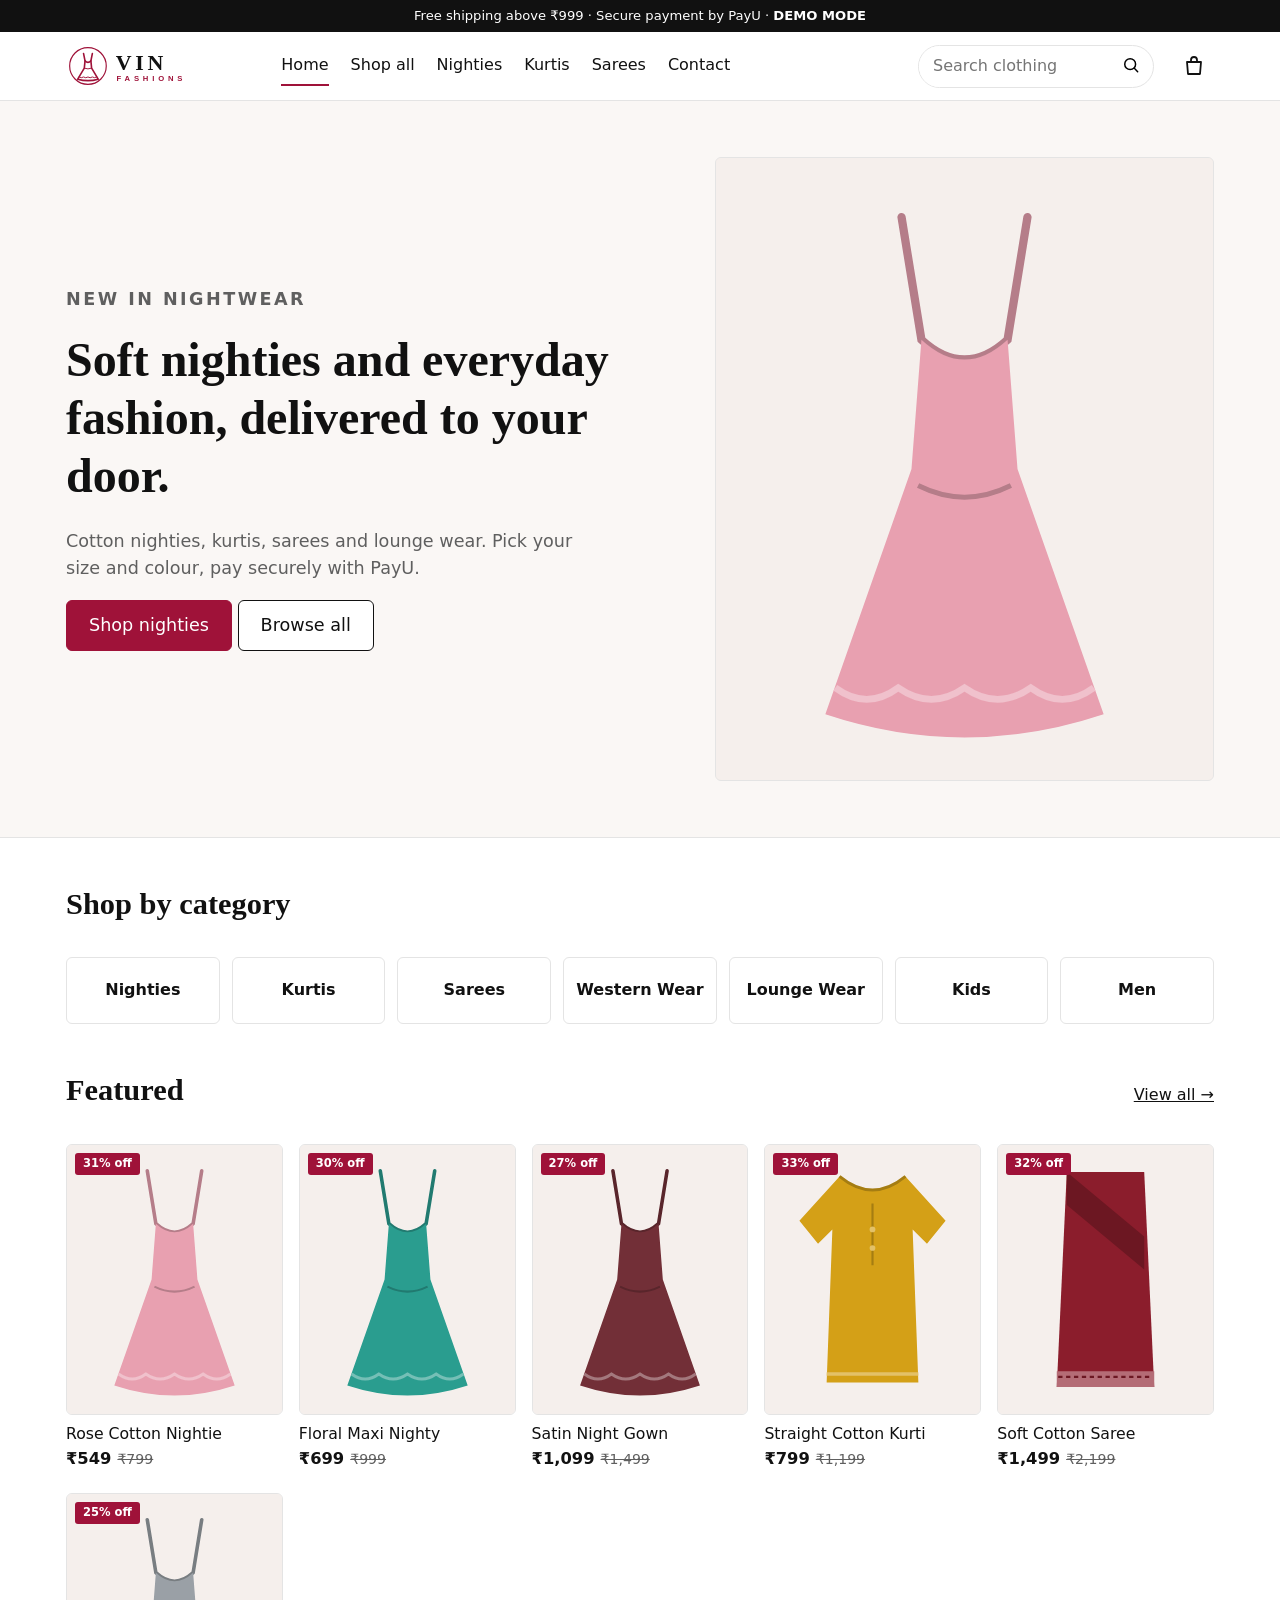
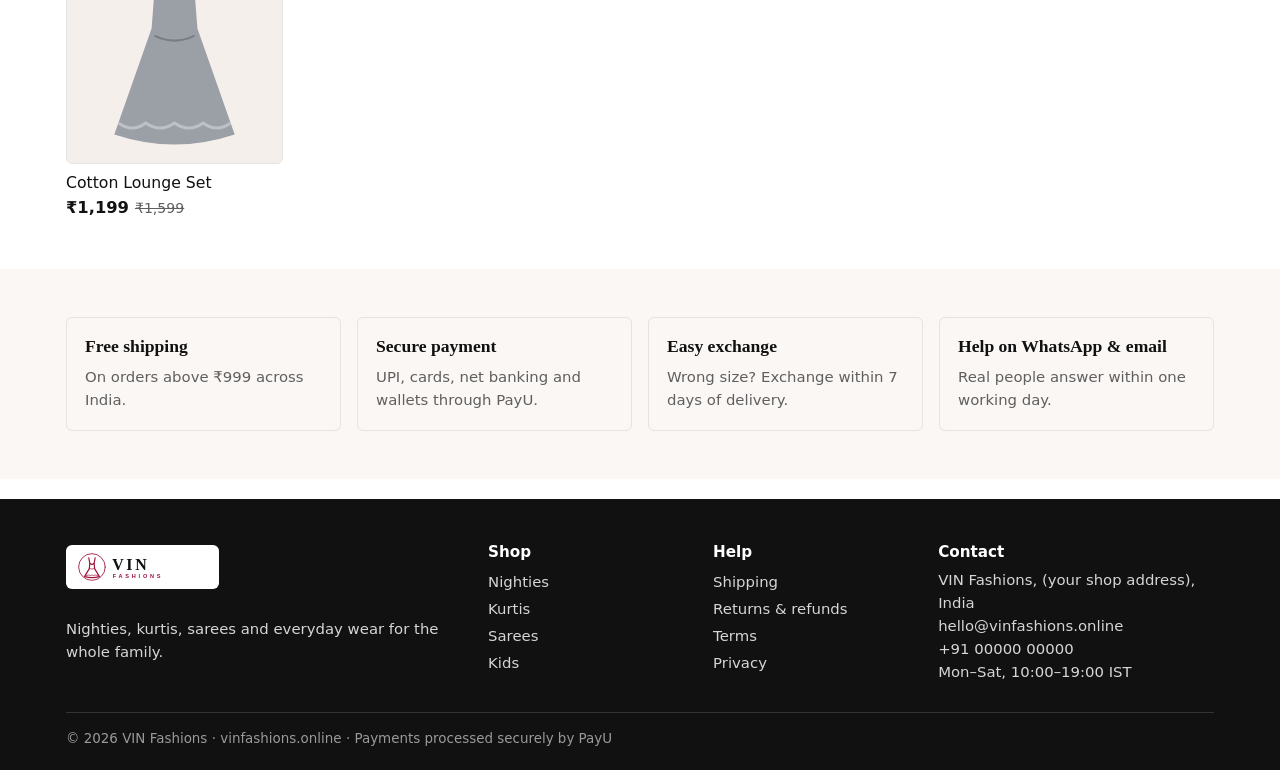
==== index.html @ adbee9e4 "VIN Fashions storefront, admin panel and PayU worker" ====
<!doctype html>
<html lang="en">
<head>
<meta charset="utf-8">
<meta name="viewport" content="width=device-width,initial-scale=1">
<title>VIN Fashions – Nighties, Kurtis, Sarees &amp; more</title>
<meta name="description" content="Shop nighties, kurtis, sarees, lounge wear and kids wear online at VIN Fashions. Secure payment with PayU.">
<link rel="icon" href="assets/logo.svg">
<link rel="stylesheet" href="css/style.css">
</head>
<body>
<div id="hdr"></div>
<main id="main">
  <section class="hero"><div class="wrap">
    <div>
      <p class="eyebrow">New in nightwear</p>
      <h1>Soft nighties and everyday fashion, delivered to your door.</h1>
      <p>Cotton nighties, kurtis, sarees and lounge wear. Pick your size and colour, pay securely with PayU.</p>
      <p><a class="btn accent" href="shop.html?cat=Nighties">Shop nighties</a> <a class="btn ghost" href="shop.html">Browse all</a></p>
    </div>
    <div class="art" id="heroArt" role="img" aria-label="Featured nighty"></div>
  </div></section>

  <section class="blk"><div class="wrap">
    <div class="sec-h"><h2>Shop by category</h2></div>
    <div class="cats" id="cats"></div>
  </div></section>

  <section class="blk" style="padding-top:0"><div class="wrap">
    <div class="sec-h"><h2>Featured</h2><a href="shop.html">View all →</a></div>
    <div class="grid" id="featured" aria-live="polite"><p class="muted">Loading…</p></div>
  </div></section>

  <section class="blk" style="background:var(--soft)"><div class="wrap">
    <div class="perks">
      <div class="perk"><h3>Free shipping</h3><p>On orders above ₹999 across India.</p></div>
      <div class="perk"><h3>Secure payment</h3><p>UPI, cards, net banking and wallets through PayU.</p></div>
      <div class="perk"><h3>Easy exchange</h3><p>Wrong size? Exchange within 7 days of delivery.</p></div>
      <div class="perk"><h3>Help on WhatsApp &amp; email</h3><p>Real people answer within one working day.</p></div>
    </div>
  </div></section>
</main>
<div id="ftr"></div>
<script src="js/config.js"></script><script src="js/seed.js"></script><script src="js/app.js"></script>
<script>
(async function(){
  const {$,esc,CFG,API,card,art,chrome}=VIN;
  chrome("home");
  $("#cats").innerHTML=CFG.CATEGORIES.map(c=>`<a class="cat" href="shop.html?cat=${encodeURIComponent(c)}">${esc(c)}</a>`).join("");
  $("#heroArt").innerHTML=`<img src="${art("Nighties","#e8a0b0")}" alt="" width="400" height="500" style="width:100%;height:100%;object-fit:cover">`;
  try{
    const all=await API.products();
    const f=all.filter(p=>p.featured).slice(0,8);
    $("#featured").innerHTML=(f.length?f:all.slice(0,8)).map(card).join("")||'<p class="muted">Products coming soon.</p>';
  }catch(e){ $("#featured").innerHTML='<p class="msg err">Could not load products. Please refresh.</p>'; }
})();
</script>
</body>
</html>
---- css/style.css ----
:root{--ink:#111;--muted:#5f5f5f;--line:#e4e4e4;--bg:#fff;--soft:#faf7f5;--accent:#9f1239;--accent-d:#7f0e2d;--ok:#166534;--err:#b91c1c;--r:6px;--w:1180px}
*{box-sizing:border-box}
html{scroll-behavior:smooth}
body{margin:0;font:16px/1.55 system-ui,-apple-system,"Segoe UI",Roboto,Arial,sans-serif;color:var(--ink);background:var(--bg);-webkit-font-smoothing:antialiased}
img{max-width:100%;display:block}
a{color:inherit}
h1,h2,h3{font-family:Georgia,"Times New Roman",serif;line-height:1.2;margin:0 0 .5em}
h1{font-size:clamp(1.9rem,4vw,3rem)}h2{font-size:clamp(1.4rem,2.5vw,1.9rem)}h3{font-size:1.1rem}
.wrap{max-width:var(--w);margin:0 auto;padding:0 16px}
.sr{position:absolute;left:-9999px}.skip:focus{left:8px;top:8px;background:#fff;padding:8px 12px;z-index:99}
:focus-visible{outline:3px solid var(--accent);outline-offset:2px}
.btn{display:inline-block;border:1px solid var(--ink);background:var(--ink);color:#fff;padding:11px 22px;border-radius:var(--r);font:600 .95rem inherit;font-family:inherit;cursor:pointer;text-decoration:none;text-align:center}
.btn:hover{background:#000}.btn.accent{background:var(--accent);border-color:var(--accent)}.btn.accent:hover{background:var(--accent-d)}
.btn.ghost{background:#fff;color:var(--ink)}.btn.ghost:hover{background:var(--soft)}
.btn.sm{padding:6px 12px;font-size:.85rem}.btn.danger{background:#fff;color:var(--err);border-color:var(--err)}
.btn:disabled{opacity:.5;cursor:not-allowed}
/* header */
.topbar{background:var(--ink);color:#fff;font-size:.82rem;text-align:center;padding:6px 12px}
header.site{position:sticky;top:0;z-index:30;background:#fff;border-bottom:1px solid var(--line)}
.bar{display:flex;align-items:center;gap:20px;min-height:68px}
.bar .logo img{height:44px;width:auto}
nav.main{display:flex;gap:22px;margin-left:12px;flex:1}
nav.main a{text-decoration:none;font-weight:500;padding:6px 0;border-bottom:2px solid transparent}
nav.main a:hover,nav.main a[aria-current]{border-color:var(--accent)}
.icons{display:flex;gap:6px;align-items:center}
.ibtn{position:relative;background:none;border:0;padding:8px;cursor:pointer;color:var(--ink);text-decoration:none;display:inline-flex}
.ibtn svg{width:24px;height:24px}
.badge{position:absolute;top:0;right:0;background:var(--accent);color:#fff;border-radius:99px;font-size:.7rem;min-width:18px;height:18px;line-height:18px;text-align:center;padding:0 4px}
#burger{display:none}
.search{display:flex;border:1px solid var(--line);border-radius:99px;overflow:hidden}
.search input{border:0;padding:8px 14px;width:190px;font:inherit;outline-offset:-2px}
.search button{border:0;background:none;padding:0 12px;cursor:pointer}
/* hero */
.hero{background:var(--soft);border-bottom:1px solid var(--line)}
.hero .wrap{display:grid;grid-template-columns:1.1fr .9fr;gap:40px;align-items:center;padding-top:56px;padding-bottom:56px}
.hero p{font-size:1.1rem;color:var(--muted);max-width:46ch}
.hero .art{border-radius:var(--r);overflow:hidden;border:1px solid var(--line);aspect-ratio:4/5;background:#f3ece8}
.eyebrow{color:var(--accent);font-weight:700;font-size:.8rem;letter-spacing:.14em;text-transform:uppercase}
section.blk{padding:48px 0}
.sec-h{display:flex;justify-content:space-between;align-items:baseline;margin-bottom:20px;gap:12px}
.cats{display:grid;grid-template-columns:repeat(auto-fill,minmax(150px,1fr));gap:12px}
.cat{border:1px solid var(--line);border-radius:var(--r);padding:20px 12px;text-align:center;text-decoration:none;font-weight:600;background:#fff}
.cat:hover{border-color:var(--accent);color:var(--accent)}
.perks{display:grid;grid-template-columns:repeat(auto-fit,minmax(220px,1fr));gap:16px}
.perk{border:1px solid var(--line);border-radius:var(--r);padding:18px}.perk p{margin:0;color:var(--muted);font-size:.93rem}
/* products */
.grid{display:grid;grid-template-columns:repeat(auto-fill,minmax(210px,1fr));gap:22px 16px}
.card{text-decoration:none;display:block}
.card .im{aspect-ratio:4/5;background:var(--soft);border-radius:var(--r);overflow:hidden;border:1px solid var(--line);position:relative}
.card .im img{width:100%;height:100%;object-fit:cover;transition:transform .35s}
.card:hover .im img{transform:scale(1.04)}
.tag{position:absolute;left:8px;top:8px;background:var(--accent);color:#fff;font-size:.72rem;font-weight:700;padding:2px 8px;border-radius:3px}
.tag.out{background:#444}
.card h3{font-family:inherit;font-weight:500;font-size:.98rem;margin:10px 0 2px}
.price b{font-size:1.02rem}.price s{color:var(--muted);font-size:.88rem;margin-left:6px}.price .off{color:var(--ok);font-size:.85rem;margin-left:6px;font-weight:600}
.muted{color:var(--muted)}
/* shop */
.shop{display:grid;grid-template-columns:250px 1fr;gap:32px;padding:28px 0 56px}
.filters{font-size:.95rem}
.filters fieldset{border:0;border-top:1px solid var(--line);margin:0;padding:14px 0}
.filters legend{font-weight:700;padding:0 8px 0 0;float:left;width:100%;margin-bottom:8px}
.filters legend+*{clear:both}.filters fieldset{min-width:0}
.filters label{display:flex;gap:8px;align-items:center;padding:3px 0;cursor:pointer}
.chips{display:flex;flex-wrap:wrap;gap:6px}
.chip{border:1px solid var(--line);border-radius:4px;padding:5px 11px;background:#fff;cursor:pointer;font:inherit;font-size:.88rem}
.chip[aria-pressed=true]{background:var(--ink);color:#fff;border-color:var(--ink)}
.sw{width:28px;height:28px;border-radius:50%;border:1px solid #bbb;cursor:pointer;padding:0}
.sw[aria-pressed=true]{outline:2px solid var(--ink);outline-offset:2px}
.tools{display:flex;justify-content:space-between;align-items:center;gap:12px;margin-bottom:18px;flex-wrap:wrap}
select,input,textarea{font:inherit;color:inherit}
select,.fld input,.fld textarea,.fld select{border:1px solid #b9b9b9;border-radius:var(--r);padding:9px 11px;background:#fff;width:100%}
.tools select{width:auto}
#fbtn{display:none}
.empty{padding:50px 0;text-align:center;color:var(--muted)}
/* product */
.pdp{display:grid;grid-template-columns:1fr 1fr;gap:40px;padding:32px 0 48px}
.pdp .im{aspect-ratio:4/5;border:1px solid var(--line);border-radius:var(--r);overflow:hidden;background:var(--soft)}
.pdp .im img{width:100%;height:100%;object-fit:cover}
.opt{margin:18px 0}.opt>b{display:block;margin-bottom:8px}
.qty{display:inline-flex;border:1px solid #b9b9b9;border-radius:var(--r)}
.qty button{width:36px;border:0;background:none;font-size:1.1rem;cursor:pointer}
.qty span{min-width:34px;text-align:center;line-height:38px}
.crumbs{font-size:.88rem;color:var(--muted);padding-top:18px}
/* cart */
.cartg{display:grid;grid-template-columns:1.4fr 1fr;gap:36px;padding:28px 0 56px;align-items:start}
.line{display:grid;grid-template-columns:84px 1fr auto;gap:14px;padding:14px 0;border-bottom:1px solid var(--line)}
.line img{width:84px;aspect-ratio:4/5;object-fit:cover;border-radius:4px;border:1px solid var(--line)}
.box{border:1px solid var(--line);border-radius:var(--r);padding:20px;background:#fff}
.sum div{display:flex;justify-content:space-between;padding:4px 0}.sum .tot{border-top:1px solid var(--line);margin-top:8px;padding-top:10px;font-weight:700;font-size:1.1rem}
.fld{margin-bottom:12px}.fld label{display:block;font-size:.88rem;font-weight:600;margin-bottom:4px}
.two{display:grid;grid-template-columns:1fr 1fr;gap:12px}
.msg{padding:10px 14px;border-radius:var(--r);margin:12px 0;font-size:.93rem}
.msg.err{background:#fef2f2;color:var(--err);border:1px solid #fecaca}.msg.ok{background:#f0fdf4;color:var(--ok);border:1px solid #bbf7d0}.msg.info{background:#fffbeb;color:#78350f;border:1px solid #fde68a}
.hp{position:absolute;left:-9999px}
/* footer */
footer.site{background:var(--ink);color:#d6d6d6;padding:44px 0 20px;margin-top:20px;font-size:.93rem}
footer.site .cols{display:grid;grid-template-columns:2fr 1fr 1fr 1.4fr;gap:28px}
footer.site h3{color:#fff;font-family:inherit;font-size:.95rem}
footer.site a{display:block;text-decoration:none;padding:2px 0}footer.site a:hover{color:#fff;text-decoration:underline}
footer.site .logo img{height:44px;background:#fff;padding:6px 10px;border-radius:var(--r);margin-bottom:12px}
footer.site .copy{border-top:1px solid #333;margin-top:28px;padding-top:16px;font-size:.84rem;color:#9a9a9a}
.prose{max-width:760px;padding:32px 0 56px}.prose h2{margin-top:1.6em}
/* admin */
.adm{padding:24px 0 60px}
.tabs{display:flex;gap:8px;border-bottom:1px solid var(--line);margin-bottom:20px}
.tabs button{border:0;background:none;padding:10px 16px;font:600 .95rem inherit;font-family:inherit;cursor:pointer;border-bottom:3px solid transparent}
.tabs button[aria-selected=true]{border-color:var(--accent);color:var(--accent)}
table{width:100%;border-collapse:collapse;font-size:.92rem}
th,td{text-align:left;padding:9px 8px;border-bottom:1px solid var(--line);vertical-align:middle}
th{background:var(--soft)}
td img{width:44px;height:55px;object-fit:cover;border-radius:3px}
.tw{overflow-x:auto}
.fgrid{display:grid;grid-template-columns:1fr 1fr;gap:0 16px}
.fgrid .full{grid-column:1/-1}
dialog{border:1px solid var(--line);border-radius:10px;padding:22px;width:min(720px,94vw);max-height:92vh;overflow:auto}
dialog::backdrop{background:rgba(0,0,0,.45)}
.pill{display:inline-block;padding:2px 9px;border-radius:99px;font-size:.78rem;font-weight:700;background:#eee}
.pill.paid,.pill.delivered{background:#dcfce7;color:var(--ok)}.pill.failed,.pill.cancelled{background:#fee2e2;color:var(--err)}.pill.pending{background:#fef3c7;color:#92400e}.pill.shipped{background:#dbeafe;color:#1e40af}
@media(max-width:860px){
 nav.main{display:none;position:absolute;left:0;right:0;top:100%;background:#fff;flex-direction:column;gap:0;margin:0;border-bottom:1px solid var(--line);padding:6px 16px}
 nav.main.open{display:flex}nav.main a{padding:12px 0;border-bottom:1px solid var(--line)}
 #burger{display:inline-flex}.bar{gap:6px}.bar .logo{flex:1}.bar .logo img{height:38px}.search{display:none}
 .hero .wrap,.pdp,.cartg{grid-template-columns:1fr}.hero .wrap{padding-top:32px;padding-bottom:32px}.hero .art{max-width:380px}
 .shop{grid-template-columns:1fr}.filters{display:none;border:1px solid var(--line);padding:6px 16px;border-radius:var(--r)}.filters.open{display:block}#fbtn{display:inline-block}
 footer.site .cols{grid-template-columns:1fr 1fr}.fgrid,.two{grid-template-columns:1fr}
}
@media(max-width:480px){.grid{grid-template-columns:repeat(2,1fr);gap:18px 10px}footer.site .cols{grid-template-columns:1fr}}
@media(prefers-reduced-motion:reduce){*{transition:none!important;scroll-behavior:auto!important}}
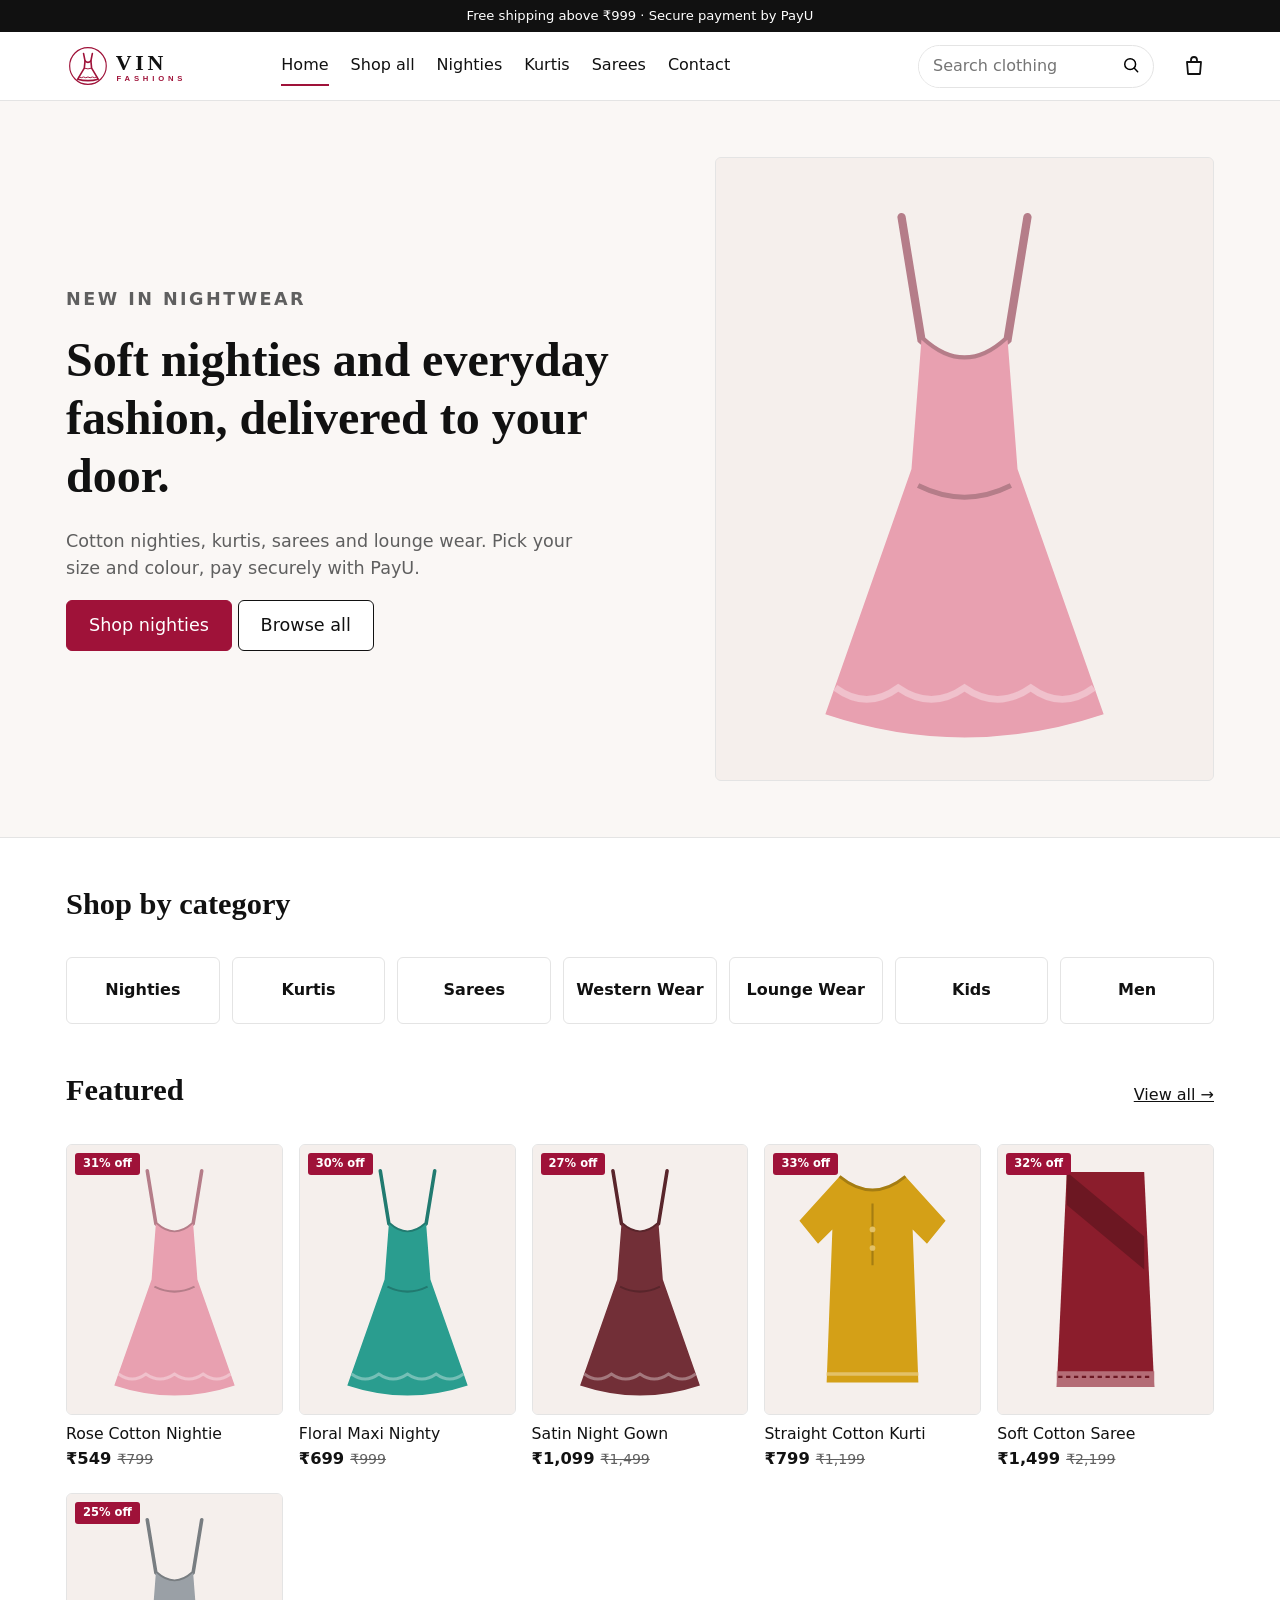
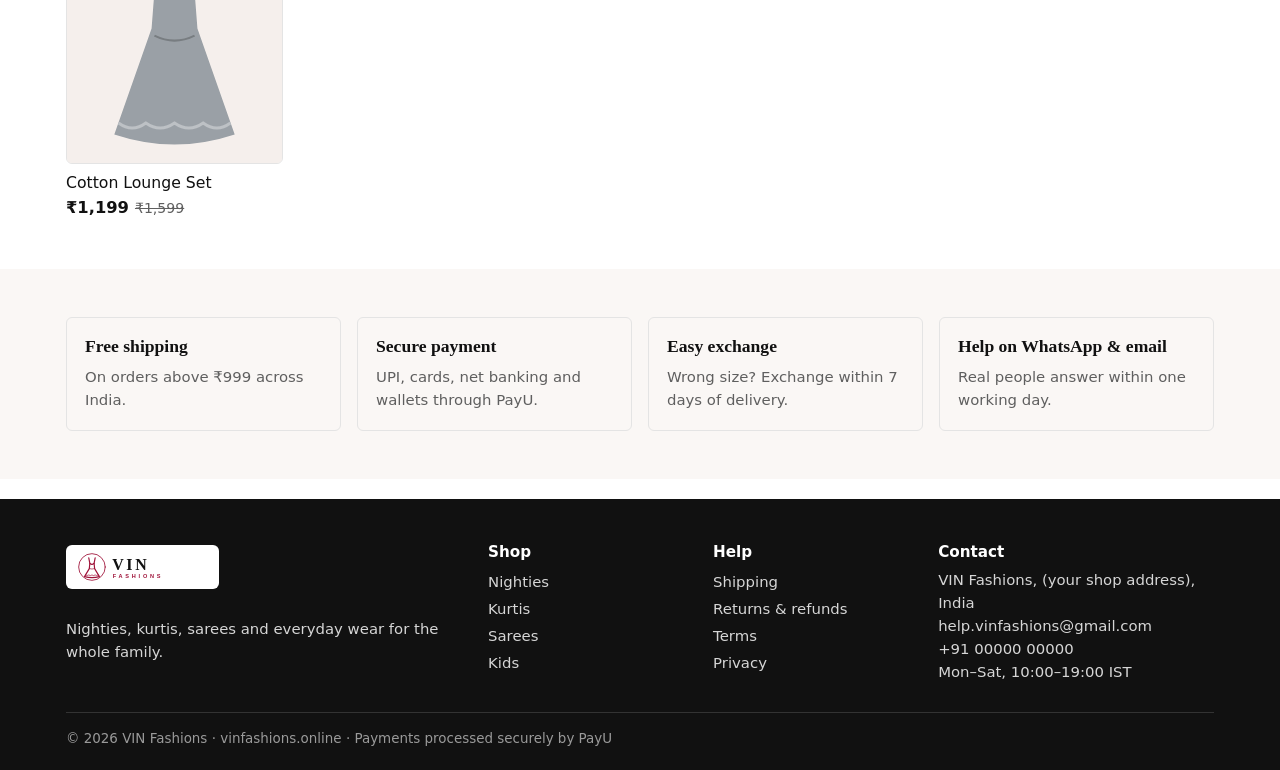
==== commit 2e1b230b: "GitHub-only hosting: products.json catalogue, GitHub-backed admin, Apps Script payments" ====
--- a/index.html
+++ b/index.html
@@ -41,7 +41,7 @@
   </div></section>
 </main>
 <div id="ftr"></div>
-<script src="js/config.js"></script><script src="js/seed.js"></script><script src="js/app.js"></script>
+<script src="js/config.js"></script><script src="js/app.js"></script>
 <script>
 (async function(){
   const {$,esc,CFG,API,card,art,chrome}=VIN;
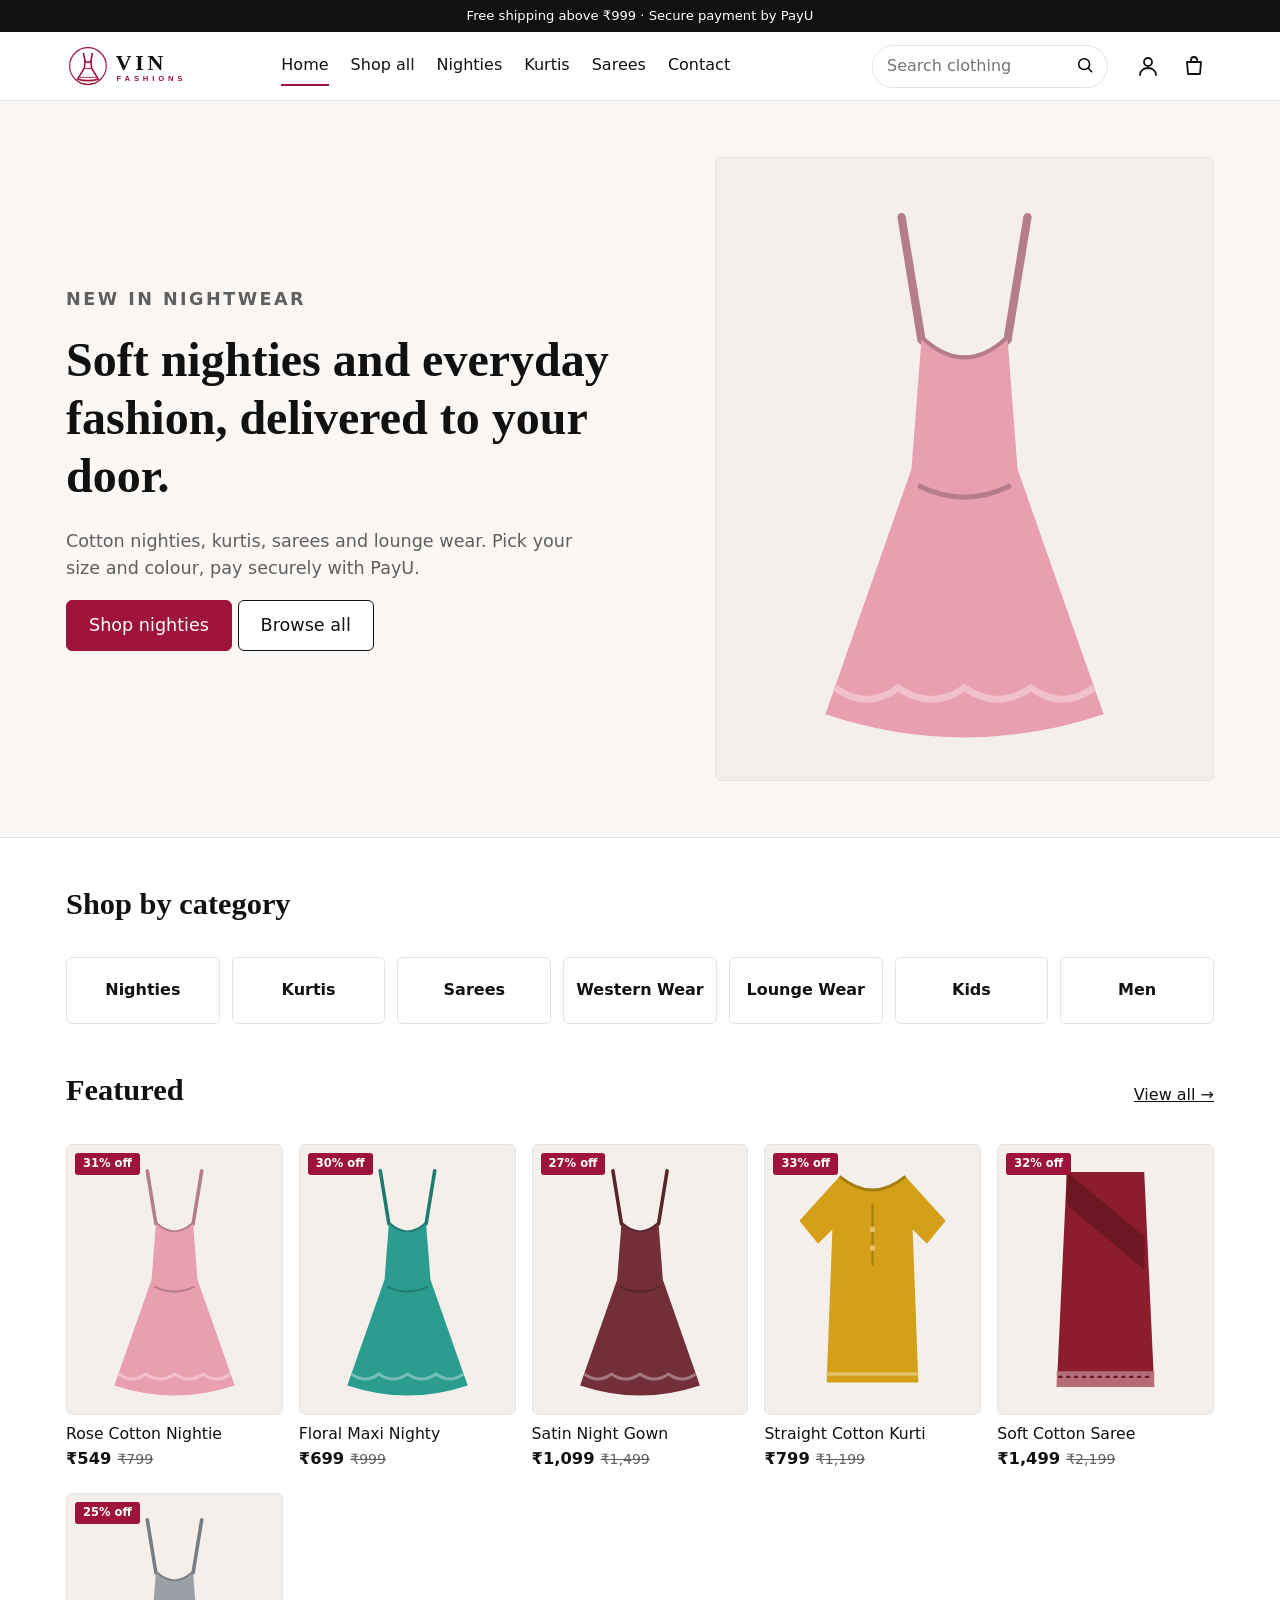
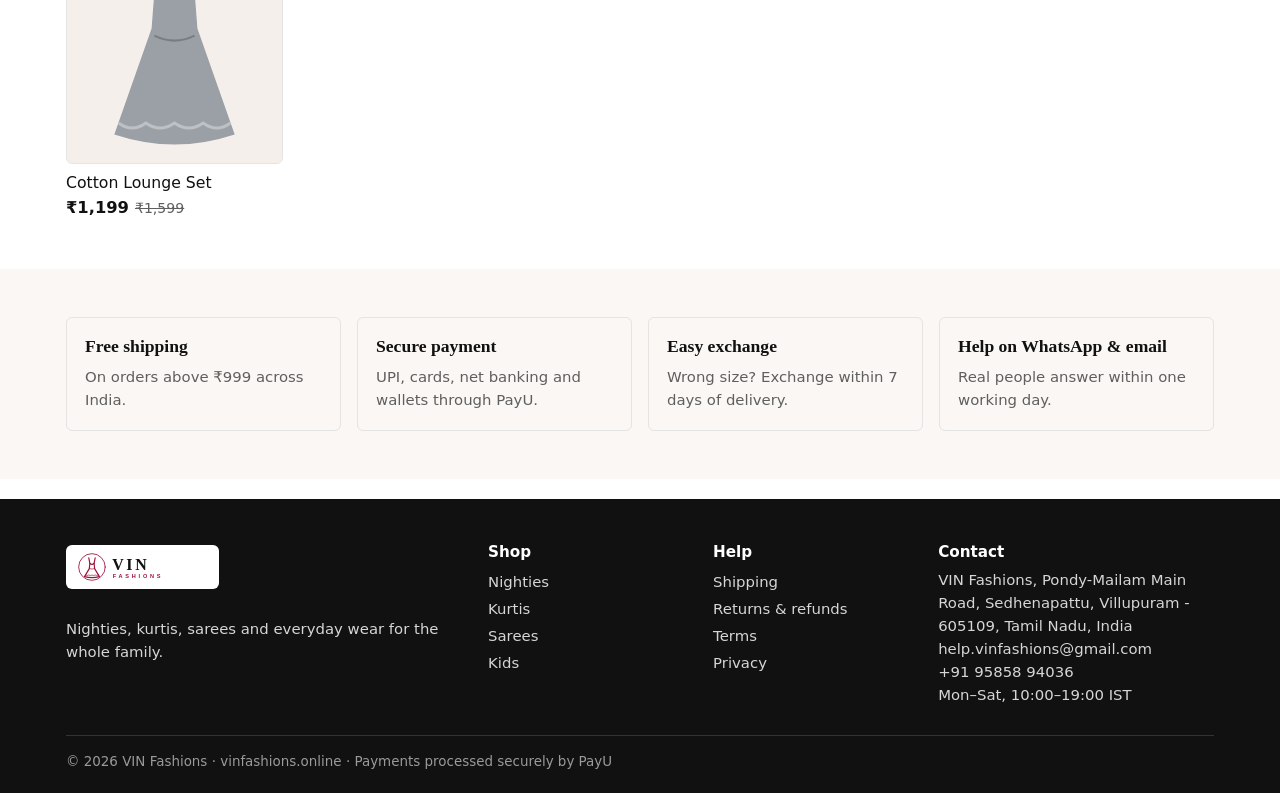
==== commit bef02485: "Security hardening: CSP, no inline scripts, sanitised images/colours, safer tokens, rate limits, for" ====
--- a/index.html
+++ b/index.html
@@ -2,6 +2,8 @@
 <html lang="en">
 <head>
 <meta charset="utf-8">
+<meta http-equiv="Content-Security-Policy" content="default-src 'none'; script-src 'self'; style-src 'self' 'unsafe-inline'; img-src 'self' data: blob:; font-src 'self'; connect-src 'self' https://script.google.com https://script.googleusercontent.com https://api.github.com; form-action 'self' https://*.payu.in https://*.payu.com https://*.payumoney.com; base-uri 'none'; object-src 'none'; manifest-src 'self'">
+<meta name="referrer" content="strict-origin-when-cross-origin">
 <meta name="viewport" content="width=device-width,initial-scale=1">
 <title>VIN Fashions – Nighties, Kurtis, Sarees &amp; more</title>
 <meta name="description" content="Shop nighties, kurtis, sarees, lounge wear and kids wear online at VIN Fashions. Secure payment with PayU.">
@@ -42,18 +44,6 @@
 </main>
 <div id="ftr"></div>
 <script src="js/config.js"></script><script src="js/app.js"></script>
-<script>
-(async function(){
-  const {$,esc,CFG,API,card,art,chrome}=VIN;
-  chrome("home");
-  $("#cats").innerHTML=CFG.CATEGORIES.map(c=>`<a class="cat" href="shop.html?cat=${encodeURIComponent(c)}">${esc(c)}</a>`).join("");
-  $("#heroArt").innerHTML=`<img src="${art("Nighties","#e8a0b0")}" alt="" width="400" height="500" style="width:100%;height:100%;object-fit:cover">`;
-  try{
-    const all=await API.products();
-    const f=all.filter(p=>p.featured).slice(0,8);
-    $("#featured").innerHTML=(f.length?f:all.slice(0,8)).map(card).join("")||'<p class="muted">Products coming soon.</p>';
-  }catch(e){ $("#featured").innerHTML='<p class="msg err">Could not load products. Please refresh.</p>'; }
-})();
-</script>
+<script src="js/pages/index.js"></script>
 </body>
 </html>
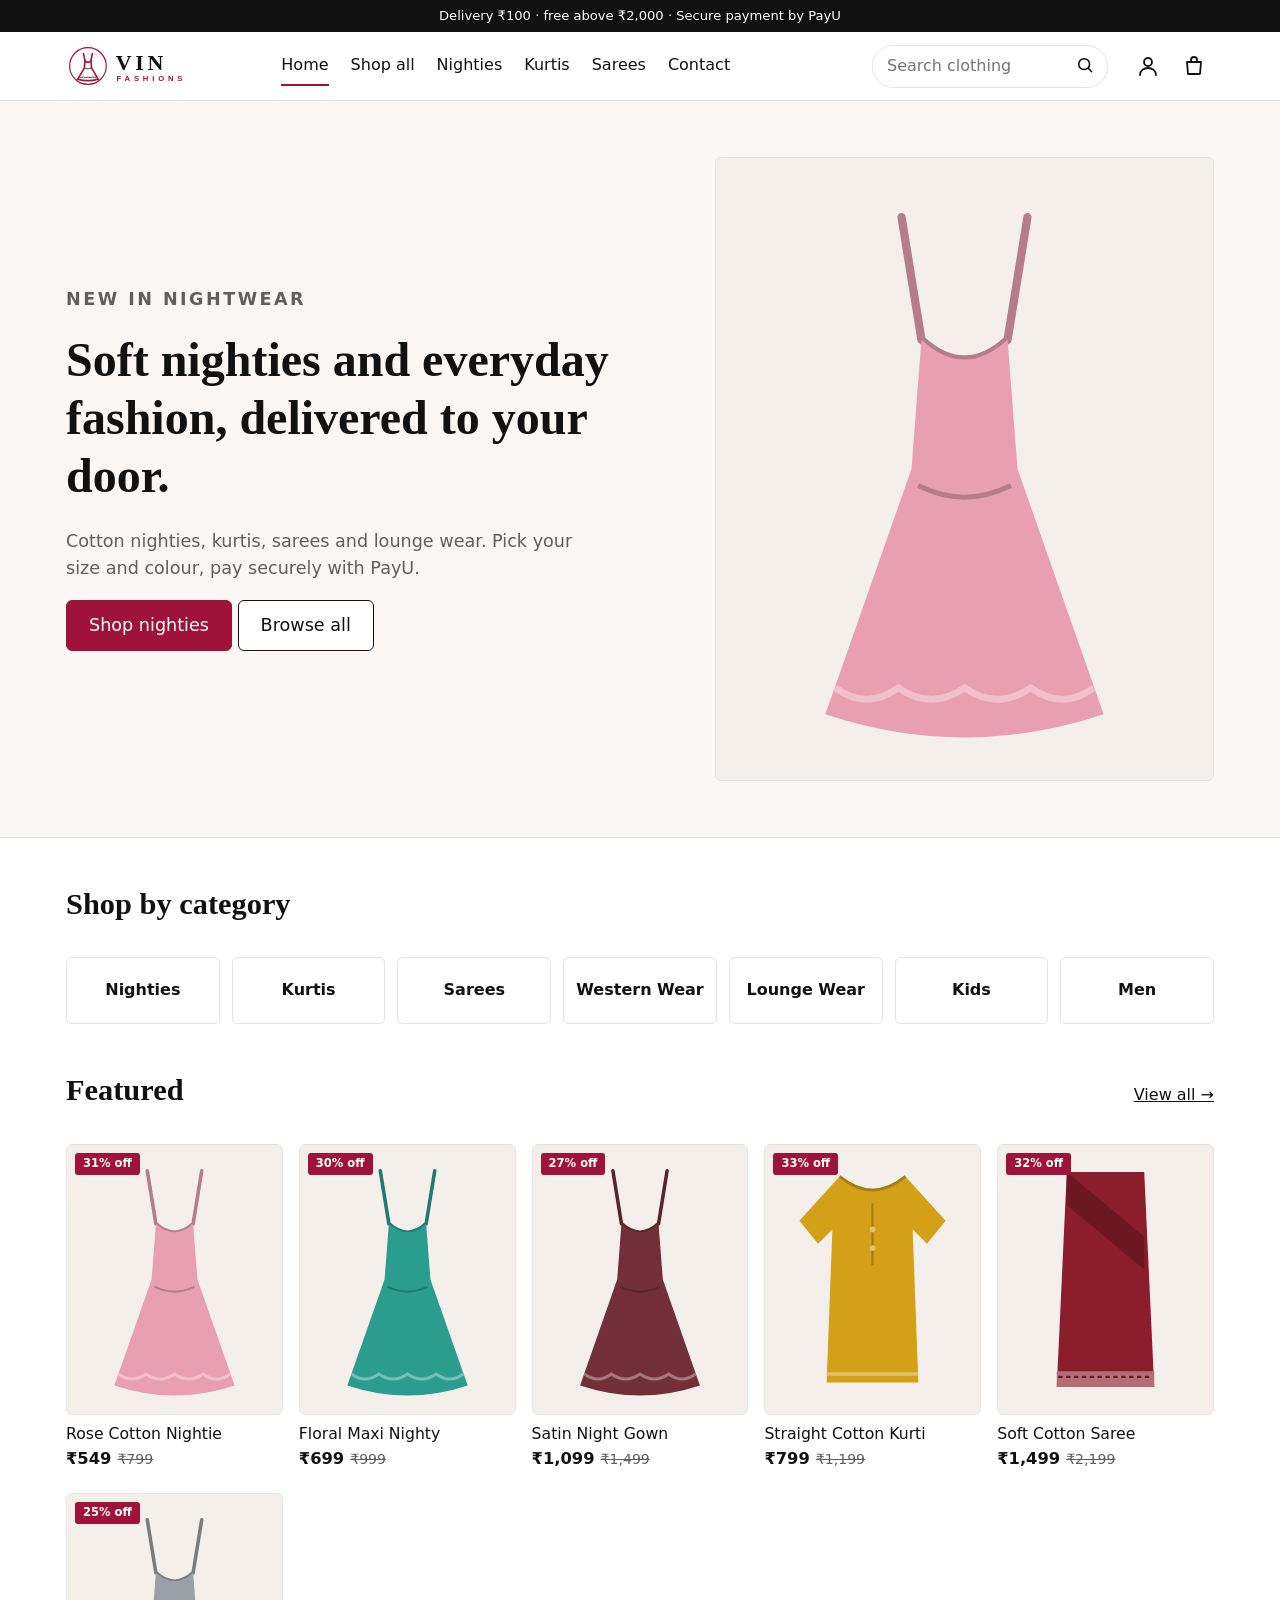
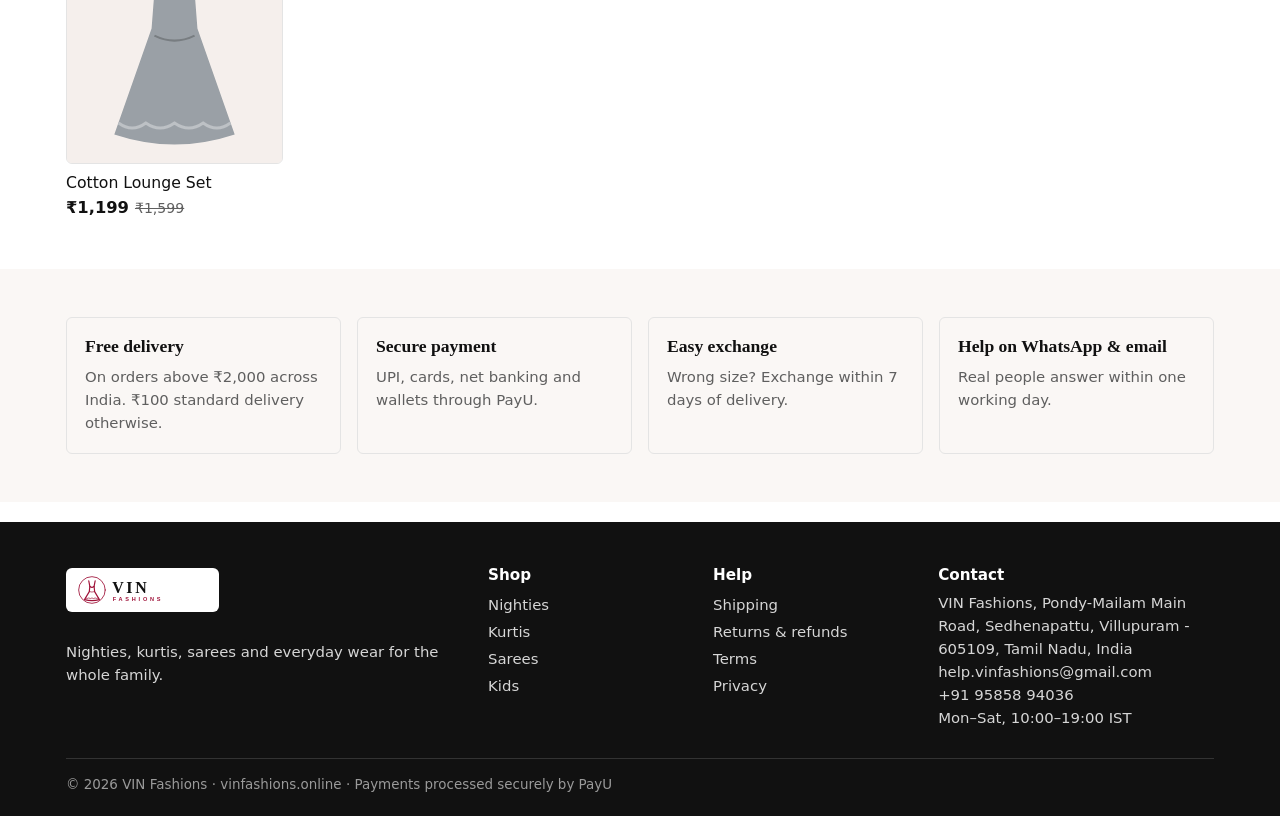
==== commit 05eaf7a1: "Multi-photo products (2-10) with zoom gallery; Rs 100 delivery up to Rs 2000" ====
--- a/index.html
+++ b/index.html
@@ -35,7 +35,7 @@
 
   <section class="blk" style="background:var(--soft)"><div class="wrap">
     <div class="perks">
-      <div class="perk"><h3>Free shipping</h3><p>On orders above ₹999 across India.</p></div>
+      <div class="perk"><h3>Free delivery</h3><p>On orders above ₹2,000 across India. ₹100 standard delivery otherwise.</p></div>
       <div class="perk"><h3>Secure payment</h3><p>UPI, cards, net banking and wallets through PayU.</p></div>
       <div class="perk"><h3>Easy exchange</h3><p>Wrong size? Exchange within 7 days of delivery.</p></div>
       <div class="perk"><h3>Help on WhatsApp &amp; email</h3><p>Real people answer within one working day.</p></div>
--- a/css/style.css
+++ b/css/style.css
@@ -76,11 +76,41 @@
 .pdp{display:grid;grid-template-columns:1fr 1fr;gap:40px;padding:32px 0 48px}
 .pdp .im{aspect-ratio:4/5;border:1px solid var(--line);border-radius:var(--r);overflow:hidden;background:var(--soft)}
 .pdp .im img{width:100%;height:100%;object-fit:cover}
+.photos{display:grid;grid-template-columns:repeat(auto-fill,minmax(88px,1fr));gap:8px;margin-top:8px}
+.ph{position:relative;border:1px solid var(--line);border-radius:4px;overflow:hidden;background:var(--soft)}
+.ph img{width:100%;aspect-ratio:4/5;object-fit:cover;display:block}
+.ph .acts{display:flex;justify-content:space-between;background:#fff}
+.ph .acts button{flex:1;border:0;background:none;cursor:pointer;padding:4px 0;font-size:.95rem}
+.ph .acts button:hover:not(:disabled){background:var(--soft)}.ph .acts button:disabled{opacity:.3;cursor:default}
+.ph .cover{position:absolute;left:4px;top:4px;background:var(--ink);color:#fff;font-size:.68rem;padding:1px 6px;border-radius:3px}
 .opt{margin:18px 0}.opt>b{display:block;margin-bottom:8px}
 .qty{display:inline-flex;border:1px solid #b9b9b9;border-radius:var(--r)}
 .qty button{width:36px;border:0;background:none;font-size:1.1rem;cursor:pointer}
 .qty span{min-width:34px;text-align:center;line-height:38px}
 .crumbs{font-size:.88rem;color:var(--muted);padding-top:18px}
+/* photo gallery + lightbox */
+.gal{position:relative}
+.gmain{position:relative;aspect-ratio:4/5;border:1px solid var(--line);border-radius:var(--r);overflow:hidden;background:var(--soft);cursor:zoom-in}
+.gmain img{width:100%;height:100%;object-fit:cover;transition:transform .15s ease-out}
+.gzoom,.gcount{position:absolute;bottom:10px;background:rgba(17,17,17,.78);color:#fff;font-size:.8rem;padding:4px 10px;border-radius:99px;pointer-events:none}
+.gzoom{right:10px}.gcount{left:10px}
+.gthumbs{display:flex;gap:8px;margin-top:10px;overflow-x:auto;padding-bottom:4px}
+.gthumb{flex:0 0 64px;aspect-ratio:4/5;border:2px solid transparent;border-radius:4px;padding:0;overflow:hidden;background:var(--soft);cursor:pointer}
+.gthumb img{width:100%;height:100%;object-fit:cover}
+.gthumb[aria-pressed=true]{border-color:var(--ink)}
+.lb{border:0;padding:0;width:100vw;height:100vh;max-width:none;max-height:none;background:#0b0b0b;color:#fff;overflow:hidden}
+.lb::backdrop{background:#000}
+.lb-bar{position:absolute;top:0;left:0;right:0;z-index:2;display:flex;justify-content:space-between;align-items:center;padding:10px 14px;background:linear-gradient(#000a,#0000)}
+.lb-tools{display:flex;gap:6px}
+.lb button{background:#ffffff1f;color:#fff;border:0;border-radius:6px;min-width:42px;height:42px;font-size:1.15rem;cursor:pointer}
+.lb button:hover{background:#ffffff40}
+.lb-stage{position:absolute;inset:0;display:flex;align-items:center;justify-content:center;overflow:hidden;touch-action:none;cursor:zoom-in}
+.lb-stage.zoomed{cursor:grab}
+.lb-stage img{max-width:100%;max-height:100%;object-fit:contain;user-select:none;-webkit-user-drag:none;will-change:transform}
+.lb-nav{position:absolute;top:50%;transform:translateY(-50%);z-index:2;font-size:2rem!important;height:64px!important}
+.lb-nav.prev{left:10px}.lb-nav.next{right:10px}
+.lb.single .lb-nav{display:none}
+.lb-hint{position:absolute;bottom:8px;left:0;right:0;text-align:center;margin:0;font-size:.8rem;color:#bbb;pointer-events:none}
 /* cart */
 .cartg{display:grid;grid-template-columns:1.4fr 1fr;gap:36px;padding:28px 0 56px;align-items:start}
 .line{display:grid;grid-template-columns:84px 1fr auto;gap:14px;padding:14px 0;border-bottom:1px solid var(--line)}
